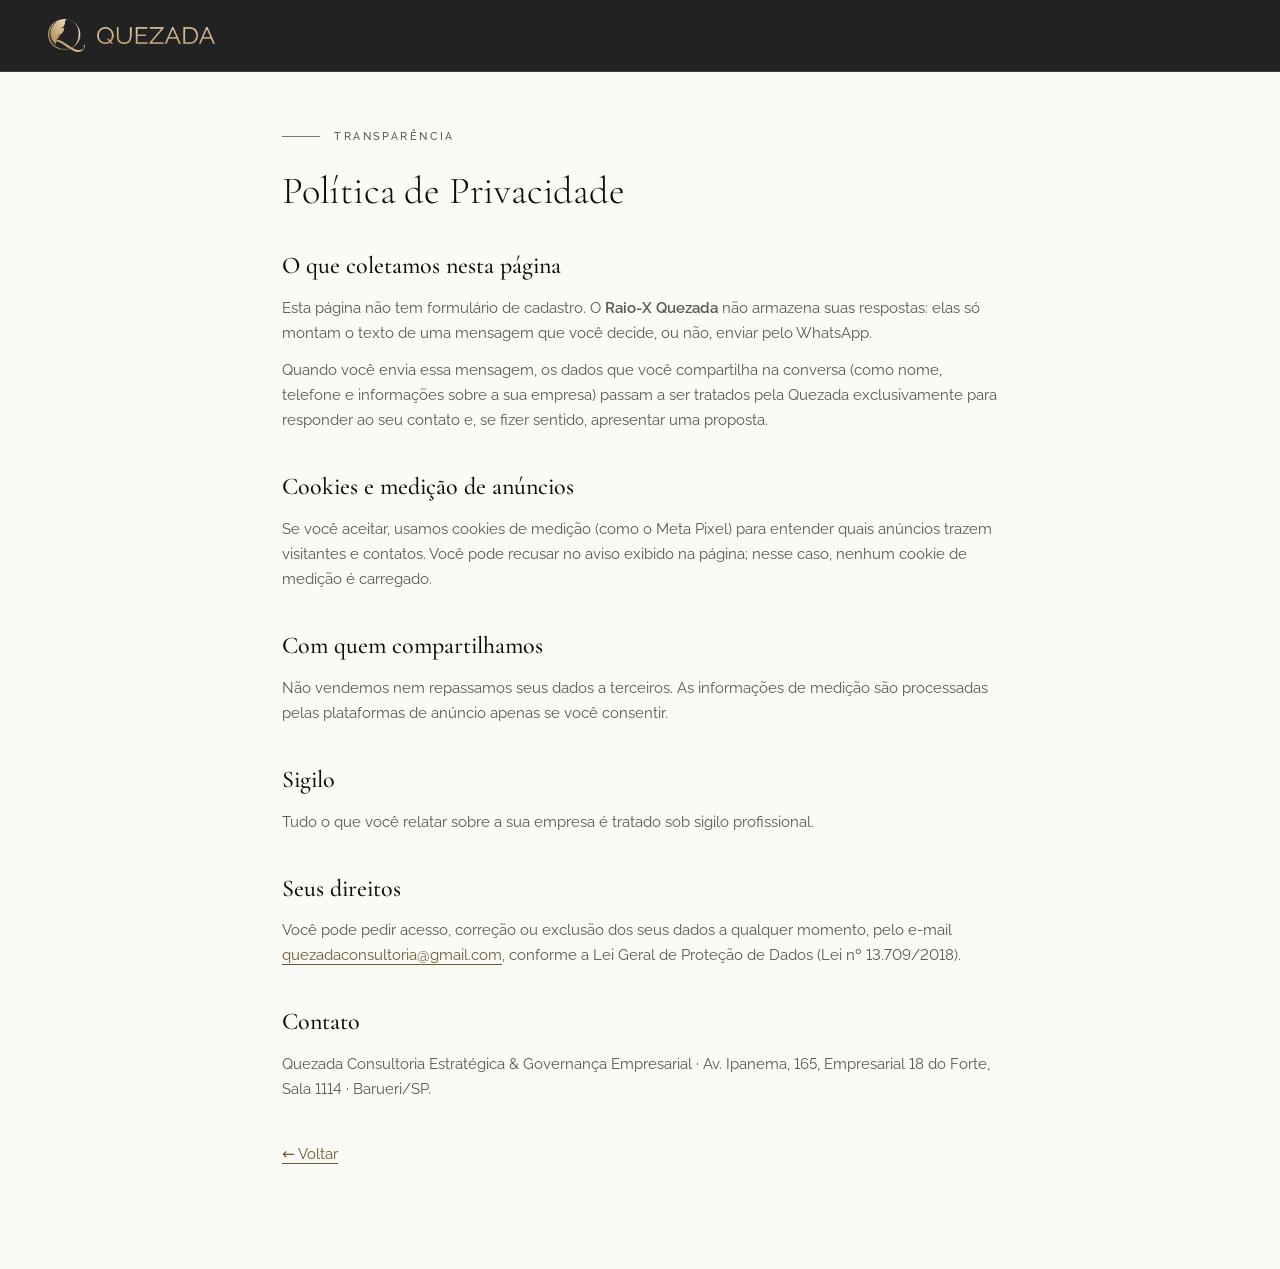
==== politica-de-privacidade.html @ 214a2468 "Landing page de captação Quezada (v1) HTML/CSS/JS sem build: hero, Raio-X (quiz de 8 perguntas → Wha" ====
<!doctype html>
<html lang="pt-BR">
<head>
  <meta charset="utf-8">
  <meta name="viewport" content="width=device-width, initial-scale=1">
  <title>Política de Privacidade | Quezada</title>
  <meta name="robots" content="noindex">
  <link rel="icon" type="image/webp" href="assets/img/favicon-48.webp">
  <link rel="stylesheet" href="css/style.css">
  <style>
    .legal { max-width: 760px; margin: 0 auto; padding: 120px 22px 90px; }
    .legal h1 { margin: 14px 0 28px; }
    .legal h2 { font-family: var(--serif); font-weight: 500; font-size: 1.5rem; margin: 34px 0 10px; }
    .legal p, .legal li { color: var(--graphite); margin-bottom: 12px; }
    .legal ul { list-style: disc; padding-left: 20px; }
    .legal a { color: var(--gold-grave); border-bottom: 1px solid currentColor; }
  </style>
</head>
<body>
<header class="header is-solid">
  <div class="header__inner shell">
    <a class="brand" href="index.html" aria-label="Voltar para a página inicial">
      <img class="brand__mark" src="assets/img/simbolo-ouro.webp" alt="" width="37" height="34">
      <img class="brand__word" src="assets/img/palavra-ouro.webp" alt="Quezada" width="118" height="18">
    </a>
  </div>
</header>
<main class="legal">
  <p class="eyebrow">Transparência</p>
  <h1 class="h2">Política de Privacidade</h1>

  <!-- RASCUNHO: validar com a assessoria jurídica antes de publicar -->

  <h2>O que coletamos nesta página</h2>
  <p>Esta página não tem formulário de cadastro. O <strong>Raio-X Quezada</strong> não armazena suas respostas: elas só montam o texto de uma mensagem que você decide, ou não, enviar pelo WhatsApp.</p>
  <p>Quando você envia essa mensagem, os dados que você compartilha na conversa (como nome, telefone e informações sobre a sua empresa) passam a ser tratados pela Quezada exclusivamente para responder ao seu contato e, se fizer sentido, apresentar uma proposta.</p>

  <h2>Cookies e medição de anúncios</h2>
  <p>Se você aceitar, usamos cookies de medição (como o Meta Pixel) para entender quais anúncios trazem visitantes e contatos. Você pode recusar no aviso exibido na página; nesse caso, nenhum cookie de medição é carregado.</p>

  <h2>Com quem compartilhamos</h2>
  <p>Não vendemos nem repassamos seus dados a terceiros. As informações de medição são processadas pelas plataformas de anúncio apenas se você consentir.</p>

  <h2>Sigilo</h2>
  <p>Tudo o que você relatar sobre a sua empresa é tratado sob sigilo profissional.</p>

  <h2>Seus direitos</h2>
  <p>Você pode pedir acesso, correção ou exclusão dos seus dados a qualquer momento, pelo e-mail <a href="mailto:quezadaconsultoria@gmail.com">quezadaconsultoria@gmail.com</a>, conforme a Lei Geral de Proteção de Dados (Lei nº 13.709/2018).</p>

  <h2>Contato</h2>
  <p>Quezada Consultoria Estratégica &amp; Governança Empresarial · Av. Ipanema, 165, Empresarial 18 do Forte, Sala 1114 · Barueri/SP.</p>

  <p style="margin-top:40px"><a href="index.html">← Voltar</a></p>
</main>
</body>
</html>
---- css/style.css ----
/* ══════════════════════════════════════════════════════════════════════
   QUEZADA · Landing Page de captação · V01
   ──────────────────────────────────────────────────────────────────────
   1. Fontes          6. Hero              11. Como funciona
   2. Tokens          7. Avalie            12. Planos
   3. Base            8. Sinais            13. Quem conduz
   4. Tipografia      9. O que muda        14. Raio-X
   5. Componentes    10. Soluções          15. Para quem · FAQ · Final · Rodapé
                                            16. Camadas (dock, modais, consentimento)
                                            17. Movimento  18. Responsivo
   Regras herdadas do design-system.md:
   · ouro é pontuação, nunca parágrafo (≤ 8% da tela)
   · --gold nunca é texto sobre fundo claro → use --gold-grave
   · nada de backdrop-filter em cards que animam opacidade
   · o JS não escreve transform — escreve variáveis; o CSS compõe
   ══════════════════════════════════════════════════════════════════════ */

/* ── 1. Fontes ─────────────────────────────────────────────────────────── */
@font-face {
  font-family: 'Cormorant Garamond';
  src: url('../assets/fonts/cormorant-garamond.woff2') format('woff2');
  font-weight: 300 700; font-style: normal; font-display: swap;
}
@font-face {
  font-family: 'Raleway';
  src: url('../assets/fonts/raleway.woff2') format('woff2');
  font-weight: 100 900; font-style: normal; font-display: swap;
}

/* ── 2. Tokens ─────────────────────────────────────────────────────────── */
:root {
  /* Marca — ouro da família do logo (Dados.pdf), ver design-system §2.1 */
  --pine:        #162d23;
  --pine-deep:   #0f211a;
  --night:       #0c0b0c;   /* casa com o fundo da foto do hero */
  --gold:        #d2b990;   /* 7,73:1 sobre pinho */
  --gold-hi:     #e3d0a8;   /* só hover/foco */
  --gold-grave:  #6f5a2e;   /* ouro para texto sobre claro — 5,76:1 no ivory */
  --risk:        #8c4a32;   /* só no mapa de exposição do relatório */

  --paper:       #fafaf7;
  --ivory:       #f3efe6;
  --white:       #ffffff;
  --ink:         #0d0d0b;   /* 18,6:1 no papel */
  --graphite:    #5c5850;   /* 6,77:1 no papel */
  --line:        rgba(13, 13, 11, .12);
  --line-dark:   rgba(255, 255, 255, .12);
  --on-dark:     rgba(255, 255, 255, .72);
  --on-dark-2:   rgba(255, 255, 255, .56);

  --serif: 'Cormorant Garamond', 'Times New Roman', Georgia, serif;
  --sans:  'Raleway', -apple-system, BlinkMacSystemFont, 'Segoe UI', system-ui, sans-serif;
  --tracking-label: .22em;

  --shell: 1200px;
  --gutter: clamp(1.25rem, 4vw, 3rem);
  --section-y: clamp(5rem, 11vh, 8.5rem);
  --header-h: 72px;
  --radius: 16px;
  --radius-lg: 26px;

  --ease: cubic-bezier(.22, 1, .36, 1);
  --ease-out: cubic-bezier(.16, 1, .3, 1);
  --shadow-soft: 0 1px 2px rgba(13,13,11,.04), 0 12px 32px -12px rgba(13,13,11,.14);
  --shadow-deep: 0 30px 80px -30px rgba(0,0,0,.55);
}

/* ── 3. Base ───────────────────────────────────────────────────────────── */
*, *::before, *::after { box-sizing: border-box; }
/* clip (e não hidden): corta o vazamento lateral sem virar contêiner de rolagem — o sticky continua funcionando */
html { -webkit-text-size-adjust: 100%; scroll-behavior: smooth; scroll-padding-top: var(--header-h); overflow-x: clip; }
body {
  margin: 0; background: var(--paper); color: var(--ink);
  font-family: var(--sans); font-weight: 400; font-size: .95rem; line-height: 1.65;
  -webkit-font-smoothing: antialiased; text-rendering: optimizeLegibility;
  font-variant-numeric: lining-nums; overflow-x: clip;
}
img, video, svg { display: block; max-width: 100%; }
img { height: auto; }
a { color: inherit; text-decoration: none; }
button { font: inherit; color: inherit; background: none; border: 0; padding: 0; cursor: pointer; }
ul, ol { margin: 0; padding: 0; list-style: none; }
h1, h2, h3, h4, p, figure, blockquote { margin: 0; }
cite { font-style: normal; }
em { font-style: normal; }
strong { font-weight: 600; }
::selection { background: var(--gold); color: var(--pine); }
:focus-visible { outline: 2px solid var(--gold); outline-offset: 3px; border-radius: 4px; }
[hidden] { display: none !important; }

.skip {
  position: fixed; top: 10px; left: 10px; z-index: 200; padding: 10px 16px;
  background: var(--gold); color: var(--ink); border-radius: 999px; font-weight: 600; font-size: .8rem;
  transform: translateY(-160%); transition: transform .3s var(--ease);
}
.skip:focus { transform: none; }

.shell { width: 100%; max-width: calc(var(--shell) + var(--gutter) * 2); margin-inline: auto; padding-inline: var(--gutter); }
.shell--narrow { max-width: calc(860px + var(--gutter) * 2); }
.section { position: relative; padding-block: var(--section-y); }

.paper { background: var(--paper); }
.ivory { background: var(--ivory); }
.pine  { background: var(--pine); color: var(--on-dark); }
.night {
  background:
    radial-gradient(70% 60% at 15% 0%, rgba(22,45,35,.9), transparent 70%),
    var(--night);
  color: var(--on-dark);
}

.ico { width: 18px; height: 18px; flex: none; }

/* ── 4. Tipografia ─────────────────────────────────────────────────────── */
.display {
  font-family: var(--serif); font-weight: 300; letter-spacing: -.005em;
  font-size: clamp(2.2rem, 4.1vw, 3.65rem); line-height: 1.04; text-wrap: balance;
}
.h2 {
  font-family: var(--serif); font-weight: 300; letter-spacing: -.005em;
  font-size: clamp(1.8rem, 3vw, 2.7rem); line-height: 1.1; text-wrap: balance;
}
.h2__muted { color: var(--graphite); }
.pine .h2, .night .h2 { color: var(--white); }
.pine .h2__muted, .night .h2__muted { color: rgba(255,255,255,.5); }
.h3 { font-family: var(--serif); font-weight: 400; font-size: clamp(1.4rem, 1.9vw, 1.75rem); line-height: 1.15; }
.lede { font-weight: 300; font-size: clamp(.94rem, 1.05vw, 1rem); line-height: 1.7; color: var(--graphite); max-width: 62ch; }
.pine .lede, .night .lede { color: var(--on-dark); }

.eyebrow {
  display: inline-flex; align-items: center; gap: 14px;
  font-family: var(--sans); font-weight: 500; font-size: .6875rem; line-height: 1.4;
  text-transform: uppercase; letter-spacing: var(--tracking-label); color: var(--gold-grave);
}
.eyebrow::before {
  content: ''; width: clamp(24px, 3vw, 40px); height: 1px; background: currentColor; opacity: .8;
  transform-origin: left; transition: transform 1s var(--ease) .15s;
}
.pine .eyebrow, .night .eyebrow, .hero .eyebrow, .final .eyebrow, .plans-sec .eyebrow { color: var(--gold); }

.sec-head { display: grid; justify-items: center; gap: 16px; text-align: center; margin-bottom: clamp(2.25rem, 4vw, 3.25rem); }
.sec-head .h2 { max-width: 24ch; }
.sec-head .lede { margin-top: 2px; }
.sec-head .eyebrow::after {
  content: ''; width: clamp(24px, 3vw, 40px); height: 1px; background: currentColor; opacity: .8;
  transform-origin: right; transition: transform 1s var(--ease) .15s;
}
.sec-head--left { justify-items: start; text-align: left; }
.sec-head--left .eyebrow::after { display: none; }

/* ── 5. Componentes ────────────────────────────────────────────────────── */
.btn {
  position: relative; overflow: hidden; isolation: isolate;
  display: inline-flex; align-items: center; justify-content: center; gap: 12px;
  min-height: 48px; padding: 0 26px; border-radius: 999px; border: 1px solid transparent;
  font-family: var(--sans); font-weight: 600; font-size: .7rem; line-height: 1.2;
  letter-spacing: .2em; text-transform: uppercase; text-align: center;
  transition: background-color .35s var(--ease), color .35s var(--ease), border-color .35s var(--ease),
              transform .35s var(--ease), box-shadow .35s var(--ease);
}
.btn .ico { width: 16px; height: 16px; transition: transform .35s var(--ease); }
.btn:hover .ico { transform: translateX(4px); }
.btn--lg { min-height: 58px; padding: 0 34px; font-size: .74rem; }
.btn--sm { min-height: 40px; padding: 0 18px; font-size: .625rem; gap: 8px; }
.btn--sm .ico { width: 15px; height: 15px; }

.btn--gold { background: var(--gold); color: var(--ink); box-shadow: 0 10px 30px -12px rgba(210,185,144,.55); }
.btn--gold:hover { background: var(--gold-hi); transform: translateY(-2px); box-shadow: 0 16px 36px -14px rgba(210,185,144,.7); }
/* a varredura de luz: atravessa a pílula uma vez */
.btn--gold::after {
  content: ''; position: absolute; inset: -2px auto -2px -60%; width: 45%; z-index: -1;
  background: linear-gradient(115deg, transparent, rgba(255,255,255,.65), transparent);
  transform: skewX(-18deg) translateX(0); opacity: 0;
}
.btn--gold:hover::after, .btn--gold.is-shine::after { animation: shine 1.1s var(--ease) 1; }
@keyframes shine { 0% { opacity: 0; transform: skewX(-18deg) translateX(0); } 15% { opacity: 1; } 100% { opacity: 0; transform: skewX(-18deg) translateX(420%); } }

.btn--ghost { color: var(--white); border-color: rgba(255,255,255,.3); }
.btn--ghost:hover { border-color: var(--gold); color: var(--gold); }
.btn--outline-light { color: var(--gold); border-color: rgba(210,185,144,.45); }
.btn--outline-light:hover { background: var(--gold); color: var(--ink); border-color: var(--gold); }

.micro { font-size: .75rem; letter-spacing: .02em; color: var(--graphite); }
.hero .micro, .final .micro { color: var(--on-dark-2); }

.link-arrow {
  display: inline-flex; align-items: center; gap: 8px; font-weight: 500; font-size: .9rem; color: var(--gold);
  background: linear-gradient(currentColor, currentColor) 0 100% / 0 1px no-repeat;
  transition: background-size .4s var(--ease);
}
.link-arrow .ico { width: 15px; height: 15px; transition: transform .35s var(--ease); }
.link-arrow:hover { background-size: 100% 1px; }
.link-arrow:hover .ico { transform: translateX(4px); }

.rule { display: inline-block; width: 40px; height: 1px; background: currentColor; opacity: .6; vertical-align: middle; }

/* ── Cabeçalho ─────────────────────────────────────────────────────────── */
.header {
  position: fixed; inset: 0 0 auto; z-index: 50; height: var(--header-h);
  transition: background-color .45s var(--ease), border-color .45s var(--ease), transform .45s var(--ease);
  border-bottom: 1px solid transparent;
}
.header.is-solid { background: rgba(12,11,12,.9); border-bottom-color: var(--line-dark); }
.header.is-hidden { transform: translateY(-100%); }
.header__inner { height: 100%; display: flex; align-items: center; justify-content: space-between; gap: 16px; }
.brand { display: inline-flex; align-items: center; gap: 12px; }
.brand__mark { width: 37px; height: auto; }
.brand__word { width: 118px; height: auto; }

/* ── 6. Hero ───────────────────────────────────────────────────────────── */
.hero {
  position: relative; overflow: hidden; isolation: isolate;
  min-height: max(100svh, 720px); display: grid; grid-template-rows: 1fr auto;
  background: var(--night); color: var(--on-dark);
}
.hero__media {
  position: absolute; z-index: -2; top: 0; right: 0; bottom: 0; width: min(54%, 960px);
  -webkit-mask-image: linear-gradient(to right, transparent 0%, #000 40%), linear-gradient(to top, transparent 0%, #000 22%);
  -webkit-mask-composite: source-in; mask-image: linear-gradient(to right, transparent 0%, #000 40%), linear-gradient(to top, transparent 0%, #000 22%);
  mask-composite: intersect;
}
.hero__media img {
  width: 100%; height: 100%; object-fit: cover; object-position: 62% 30%;
  transform: translate3d(0, var(--py, 0px), 0) scale(var(--hs, 1));
}
.hero__glow {
  position: absolute; inset: 0; z-index: -1; pointer-events: none;
  background:
    linear-gradient(to bottom, rgba(12,11,12,.7), transparent 150px),
    radial-gradient(55% 75% at 8% 45%, rgba(22,45,35,.95), transparent 72%),
    radial-gradient(30% 40% at 78% 18%, rgba(210,185,144,.10), transparent 70%);
}
.hero__content { display: flex; align-items: center; padding-top: calc(var(--header-h) + 2.25rem); padding-bottom: 2.5rem; }
.hero__copy { max-width: 700px; display: grid; gap: 22px; }
.hero__sub { max-width: 56ch; }
.hero__title { color: var(--white); }
.hero__title .line { display: block; overflow: hidden; padding-bottom: .06em; margin-bottom: -.06em; }
.hero__title .line > span { display: inline-block; }
.hl { color: var(--gold); }
.hero__sub { max-width: 54ch; font-weight: 300; font-size: clamp(.95rem, 1.1vw, 1.02rem); line-height: 1.7; color: var(--on-dark); }
.hero__sub strong { color: var(--white); font-weight: 600; }
.hero__cta { display: grid; justify-items: start; gap: 12px; margin-top: 4px; }
.hero__cta .link-arrow { margin-top: 6px; }
.hero__steps { display: flex; flex-wrap: wrap; gap: 10px 26px; padding-top: 22px; border-top: 1px solid var(--line-dark); font-size: .78rem; color: var(--on-dark-2); }
.hero__steps li { display: inline-flex; align-items: center; gap: 10px; }
.hero__steps span {
  display: inline-grid; place-items: center; width: 22px; height: 22px; border-radius: 50%;
  border: 1px solid rgba(210,185,144,.55); color: var(--gold); font-size: .68rem; font-weight: 600;
}

.proofbar { position: relative; border-top: 1px solid var(--line-dark); background: linear-gradient(to top, rgba(12,11,12,.9), rgba(12,11,12,.35)); }
.proofbar__list { display: grid; grid-template-columns: repeat(4, 1fr); }
.proofbar li { display: grid; gap: 4px; padding: 22px 22px 24px 0; }
.proofbar li + li { padding-left: 22px; border-left: 1px solid var(--line-dark); }
.proofbar strong { font-family: var(--serif); font-weight: 400; font-size: clamp(1.35rem, 1.9vw, 1.7rem); line-height: 1; color: var(--gold); }
.proofbar span { font-size: .74rem; line-height: 1.45; color: var(--on-dark-2); max-width: 26ch; }

/* ── 7. Avalie ─────────────────────────────────────────────────────────── */
.compare { display: grid; grid-template-columns: 1fr 1.08fr; gap: clamp(16px, 2.5vw, 28px); align-items: stretch; }
.compare__col { position: relative; border-radius: var(--radius-lg); padding: clamp(28px, 3.4vw, 44px); }
.compare__label { font-size: .6875rem; font-weight: 600; letter-spacing: var(--tracking-label); text-transform: uppercase; margin-bottom: 22px; }
.compare__col li { display: flex; gap: 14px; align-items: flex-start; padding: 15px 0; border-top: 1px solid var(--line); }
.compare__col li:first-child { border-top: 0; padding-top: 0; }
.compare__col .ico { width: 20px; height: 20px; margin-top: 2px; }

.compare__col--old { border: 1px solid var(--line); background: transparent; color: var(--graphite); }
.compare__col--old .compare__label { color: var(--graphite); }
.compare__col--old .ico { color: #a39b8c; }
.compare__col--old li span {
  text-decoration: line-through; text-decoration-thickness: 1px; text-decoration-color: transparent;
  transition: text-decoration-color .7s var(--ease), color .7s var(--ease);
}
.compare.is-struck .compare__col--old li span { text-decoration-color: rgba(92,88,80,.55); color: #7a756b; }
.compare.is-struck .compare__col--old li:nth-child(1) span { transition-delay: .25s; }
.compare.is-struck .compare__col--old li:nth-child(2) span { transition-delay: .45s; }
.compare.is-struck .compare__col--old li:nth-child(3) span { transition-delay: .65s; }
.compare.is-struck .compare__col--old li:nth-child(4) span { transition-delay: .85s; }
.compare.is-struck .compare__col--old li:nth-child(5) span { transition-delay: 1.05s; }

.compare__col--new {
  background: linear-gradient(160deg, #1b3a2d 0%, var(--pine) 45%, var(--pine-deep) 100%);
  color: var(--on-dark); box-shadow: var(--shadow-deep); overflow: hidden;
  outline: 1px solid rgba(210,185,144,.35); outline-offset: -1px;
}
.compare__col--new .compare__label { color: var(--gold); }
.compare__col--new li { border-top-color: var(--line-dark); }
.compare__col--new strong { color: var(--white); }
.compare__col--new .ico { color: var(--ink); background: var(--gold); border-radius: 50%; padding: 3px; }
.compare__seal { position: absolute; right: -28px; top: -18px; width: 190px; opacity: .08; pointer-events: none; }

.tagline {
  display: flex; align-items: center; justify-content: center; gap: 18px; text-align: center;
  margin-top: clamp(2.5rem, 4vw, 3.5rem); font-family: var(--serif); font-size: clamp(1.2rem, 1.8vw, 1.5rem);
  color: var(--ink);
}
.tagline .rule { color: var(--gold-grave); }

/* ── 8. Sinais ─────────────────────────────────────────────────────────── */
.sinais { display: grid; grid-template-columns: 1.35fr 1fr; gap: clamp(2.5rem, 6vw, 6rem); align-items: start; }
.signals { display: grid; grid-template-columns: 1fr 1fr; gap: 2px 32px; }
.signal { padding: 22px 0 22px 20px; border-left: 1px solid var(--line-dark); position: relative; }
.signal::before {
  content: ''; position: absolute; left: -1px; top: 22px; width: 1px; height: 34px; background: var(--gold);
  transform: scaleY(0); transform-origin: top; transition: transform .8s var(--ease) calc(var(--d, 0) * 90ms + .2s);
}
.signal.is-in::before { transform: none; }
.signal h3 { font-family: var(--serif); font-weight: 400; font-size: clamp(1.12rem, 1.4vw, 1.25rem); line-height: 1.25; color: var(--white); }
.signal h3 em { color: var(--gold); }
.signal p { margin-top: 6px; font-size: .84rem; color: var(--on-dark-2); }

.phone-wrap { position: sticky; top: calc(var(--header-h) + 40px); display: grid; justify-items: center; gap: 22px; }
.phone-wrap::before {
  content: ''; position: absolute; inset: 8% -10% 14%; z-index: 0; border-radius: 50%;
  background: radial-gradient(closest-side, rgba(210,185,144,.16), transparent); filter: blur(10px);
}
.phone {
  position: relative; z-index: 1; width: min(310px, 82vw); aspect-ratio: 9 / 18.5; border-radius: 46px;
  padding: 16px 12px; background: linear-gradient(180deg, #121a16, #0b0f0d);
  border: 9px solid #050605; box-shadow: 0 0 0 1px rgba(255,255,255,.08), var(--shadow-deep);
  overflow: hidden; animation: float 7s ease-in-out infinite;
}
@keyframes float { 50% { transform: translateY(-8px); } }
.phone__notch { width: 92px; height: 22px; border-radius: 0 0 14px 14px; background: #050605; margin: -16px auto 14px; }
.phone__top { display: flex; justify-content: space-between; align-items: baseline; padding: 0 8px 14px; color: var(--white); }
.phone__time { font-family: var(--serif); font-size: 2.1rem; font-weight: 300; line-height: 1; }
.phone__app { display: inline-flex; align-items: center; gap: 8px; font-size: .72rem; color: var(--on-dark-2); }
.phone__badge {
  min-width: 26px; height: 22px; padding: 0 7px; border-radius: 999px; background: #c9453a; color: #fff;
  display: inline-grid; place-items: center; font-size: .7rem; font-weight: 700; font-variant-numeric: tabular-nums;
}
.phone__list { display: grid; gap: 8px; }
.phone__list li {
  display: grid; grid-template-columns: 1fr auto; gap: 2px 8px; padding: 11px 13px; border-radius: 16px;
  background: rgba(255,255,255,.075); border: 1px solid rgba(255,255,255,.06);
  opacity: 0; transform: translateY(-14px) scale(.97);
  transition: opacity .5s var(--ease), transform .6s var(--ease-out);
}
.phone.is-live .phone__list li { opacity: 1; transform: none; }
.phone__list b { font-size: .64rem; letter-spacing: .14em; text-transform: uppercase; color: var(--gold); font-weight: 600; }
.phone__list i { font-style: normal; font-size: .62rem; color: var(--on-dark-2); grid-row: 1; grid-column: 2; }
.phone__list span { grid-column: 1 / -1; font-size: .8rem; line-height: 1.4; color: rgba(255,255,255,.86); }
.phone-caption { position: relative; z-index: 1; font-family: var(--serif); font-size: 1.15rem; color: var(--gold); text-align: center; max-width: 22ch; line-height: 1.3; }

.bridge { display: grid; justify-items: center; gap: 16px; text-align: center; margin-top: clamp(3.5rem, 6vw, 5rem); padding-top: clamp(3rem, 5vw, 4rem); border-top: 1px solid var(--line-dark); }
.bridge__quote { font-family: var(--serif); font-weight: 300; font-size: clamp(1.45rem, 2.3vw, 2rem); line-height: 1.2; color: var(--white); max-width: 30ch; }
.bridge__quote strong { color: var(--gold); font-weight: 500; }
.bridge__sign { font-size: .78rem; letter-spacing: .06em; color: var(--on-dark-2); margin-bottom: 10px; }

/* ── 9. O que muda ─────────────────────────────────────────────────────── */
.muda { display: grid; grid-template-columns: 1.05fr .95fr; gap: clamp(2rem, 5vw, 4.5rem); align-items: center; }
.ba {
  --pos: 50%;
  position: relative; overflow: hidden; border-radius: var(--radius-lg); aspect-ratio: 960 / 684;
  box-shadow: var(--shadow-soft); background: var(--ivory); user-select: none; touch-action: pan-y;
}
.ba__img { position: absolute; inset: 0; width: 100%; height: 100%; object-fit: cover; }
.ba__before { position: absolute; inset: 0; clip-path: inset(0 calc(100% - var(--pos)) 0 0); }
.ba__handle { position: absolute; top: 0; bottom: 0; left: var(--pos); width: 2px; margin-left: -1px; background: rgba(255,255,255,.95); box-shadow: 0 0 0 1px rgba(0,0,0,.08); pointer-events: none; }
.ba__handle span {
  position: absolute; top: 50%; left: 50%; width: 54px; height: 54px; margin: -27px 0 0 -27px; border-radius: 50%;
  display: grid; place-items: center; background: var(--gold); color: var(--ink);
  box-shadow: 0 8px 24px -6px rgba(0,0,0,.35); transition: transform .3s var(--ease);
}
.ba.is-dragging .ba__handle span, .ba__range:focus-visible ~ .ba__handle span { transform: scale(1.1); }
.ba__range:focus-visible ~ .ba__handle span { outline: 2px solid var(--white); outline-offset: 3px; }
.ba__tag {
  position: absolute; top: 18px; z-index: 2; padding: 7px 14px; border-radius: 999px;
  font-size: .625rem; font-weight: 600; letter-spacing: .2em; text-transform: uppercase;
  background: rgba(12,11,12,.72); color: var(--white); pointer-events: none;
}
.ba__tag--l { left: 18px; }
.ba__tag--r { right: 18px; background: rgba(210,185,144,.92); color: var(--ink); }
.ba__range { position: absolute; inset: 0; width: 100%; height: 100%; margin: 0; opacity: 0; cursor: ew-resize; z-index: 3; }

.shifts { display: grid; border-top: 1px solid var(--line); }
.shift { display: grid; gap: 4px; padding: 15px 0 15px 26px; border-bottom: 1px solid var(--line); position: relative; transition: background-color .4s var(--ease); }
.shift::before { content: ''; position: absolute; left: 2px; top: 22px; width: 8px; height: 8px; border: 1px solid var(--gold-grave); transform: rotate(45deg); transition: background-color .4s var(--ease); }
.shift:hover::before { background: var(--gold-grave); }
.shift__from { font-size: .8rem; color: #7a756b; text-decoration: line-through; text-decoration-color: rgba(92,88,80,.45); }
.shift__to { font-family: var(--serif); font-size: 1.12rem; line-height: 1.3; color: var(--ink); }
.shift__to strong { font-weight: 600; }
.closing { text-align: center; margin: clamp(2.5rem, 4vw, 3.5rem) auto 0; max-width: 44ch; font-family: var(--serif); font-size: clamp(1.25rem, 1.8vw, 1.55rem); line-height: 1.3; }
.closing strong { font-weight: 600; }

/* ── 10. Soluções ──────────────────────────────────────────────────────── */
.tabs { display: none; }
.fronts { display: grid; grid-template-columns: 1fr 1fr; gap: clamp(16px, 2.5vw, 28px); align-items: stretch; }
.front { border-radius: var(--radius-lg); padding: clamp(26px, 3.2vw, 40px); background: var(--white); border: 1px solid var(--line); box-shadow: var(--shadow-soft); }
.front__head { padding-bottom: 20px; margin-bottom: 4px; }
.front__kicker { font-size: .6875rem; font-weight: 600; letter-spacing: var(--tracking-label); text-transform: uppercase; color: var(--gold-grave); margin-bottom: 8px; }
.front--legal { background: linear-gradient(165deg, #1b3a2d 0%, var(--pine) 40%, var(--pine-deep) 100%); border-color: transparent; color: var(--on-dark); box-shadow: var(--shadow-deep); }
.front--legal .front__kicker { color: var(--gold); }
.front--legal .h3 { color: var(--white); }

.svc { position: relative; display: grid; gap: 10px; padding: 22px 0 22px; border-top: 1px solid var(--line); }
.front--legal .svc { border-top-color: var(--line-dark); }
.svc__title { font-family: var(--serif); font-weight: 500; font-size: 1.28rem; line-height: 1.2; }
.front--legal .svc__title { color: var(--white); }
.svc__when, .svc__keep { display: grid; grid-template-columns: 92px 1fr; gap: 12px; font-size: .88rem; line-height: 1.55; }
.svc__when { color: var(--graphite); }
.front--legal .svc__when { color: var(--on-dark-2); }
.svc__when span, .svc__keep span { font-size: .625rem; font-weight: 600; letter-spacing: .18em; text-transform: uppercase; padding-top: 4px; }
.svc__when span { color: #8a8478; }
.front--legal .svc__when span { color: rgba(255,255,255,.4); }
.svc__keep span { color: var(--gold-grave); }
.front--legal .svc__keep span { color: var(--gold); }
.svc__cta {
  justify-self: start; display: inline-flex; align-items: center; gap: 8px; margin-top: 4px;
  font-size: .66rem; font-weight: 600; letter-spacing: .2em; text-transform: uppercase; color: var(--gold-grave);
}
.front--legal .svc__cta { color: var(--gold); }
.svc__cta .ico { width: 15px; height: 15px; transition: transform .35s var(--ease); }
.svc__cta:hover .ico { transform: translateX(5px); }
.svc--urgent .svc__cta { color: var(--ink); background: var(--gold); padding: 9px 16px; border-radius: 999px; }

/* ── 11. Como funciona ─────────────────────────────────────────────────── */
.how { display: grid; grid-template-columns: 1.1fr .9fr; gap: clamp(2.5rem, 6vw, 6rem); align-items: start; }
.steps { position: relative; display: grid; gap: 6px; margin-top: 8px; }
.steps__line { position: absolute; left: 23px; top: 24px; bottom: 60px; width: 1px; background: var(--line); }
.steps__line span { position: absolute; inset: 0; background: var(--gold-grave); transform-origin: top; transform: scaleY(var(--p, 0)); }
.step { position: relative; padding: 0 0 28px 76px; }
.step__n {
  position: absolute; left: 0; top: 0; width: 48px; height: 48px; border-radius: 50%;
  display: grid; place-items: center; background: var(--paper); border: 1px solid rgba(111,90,46,.4);
  font-family: var(--serif); font-size: 1.15rem; color: var(--gold-grave);
  transition: background-color .6s var(--ease), color .6s var(--ease), border-color .6s var(--ease);
}
.step.is-on .step__n { background: var(--pine); color: var(--gold); border-color: var(--pine); }
.step__title { font-family: var(--serif); font-weight: 500; font-size: 1.38rem; line-height: 1.2; padding-top: 8px; margin-bottom: 6px; display: flex; flex-wrap: wrap; align-items: baseline; gap: 6px 12px; }
.step__title small { font-family: var(--sans); font-size: .6rem; font-weight: 600; letter-spacing: .18em; text-transform: uppercase; color: var(--gold-grave); border: 1px solid rgba(111,90,46,.35); border-radius: 999px; padding: 4px 10px; }
.step p { color: var(--graphite); font-size: .9rem; }
.step__keep { display: flex; gap: 10px; margin-top: 8px; color: var(--ink) !important; }
.step__keep span { flex: none; font-size: .6rem; font-weight: 600; letter-spacing: .18em; text-transform: uppercase; color: var(--gold-grave); padding-top: 5px; }
.method { margin-top: 18px; padding: 18px 22px; border-left: 2px solid var(--gold-grave); background: var(--ivory); border-radius: 0 14px 14px 0; font-size: .92rem; color: var(--graphite); }
.method strong { color: var(--ink); }
.method span { font-weight: 600; letter-spacing: .12em; text-transform: uppercase; font-size: .72rem; color: var(--gold-grave); }

.how__visual { position: sticky; top: calc(var(--header-h) + 48px); }
.report { position: relative; perspective: 1400px; padding: 18px 10px 30px; }
.report__page {
  position: relative; z-index: 2; background: var(--white); border-radius: 18px; padding: 30px 30px 26px;
  box-shadow: 0 1px 0 rgba(13,13,11,.04), 0 40px 80px -40px rgba(13,13,11,.35);
  transform: rotateY(-7deg) rotateX(3deg); transform-origin: left center;
  transition: transform .9s var(--ease);
}
.report:hover .report__page:not(.report__page--back):not(.report__page--mid) { transform: none; }
.report__page--back, .report__page--mid { position: absolute; inset: 18px 10px 30px; z-index: 1; padding: 0; }
.report__page--mid { transform: rotateY(-7deg) rotateX(3deg) translate(14px, 12px); background: #f6f3ec; }
.report__page--back { transform: rotateY(-7deg) rotateX(3deg) translate(28px, 24px); background: #ece7dc; z-index: 0; }
.report__head { display: flex; align-items: center; gap: 14px; padding-bottom: 16px; border-bottom: 1px solid var(--line); }
.report__head img { width: 33px; }
.report__kicker { font-size: .6rem; font-weight: 600; letter-spacing: .2em; text-transform: uppercase; color: var(--gold-grave); }
.report__title { font-family: var(--serif); font-size: 1.4rem; line-height: 1.1; }
.report__meta { font-size: .76rem; color: var(--graphite); margin: 14px 0 12px; }
.report__bars { display: grid; gap: 11px; }
.report__bars li { display: grid; grid-template-columns: 86px 1fr 48px; align-items: center; gap: 12px; font-size: .8rem; }
.report__bars i { position: relative; height: 8px; border-radius: 999px; background: #eeeae1; overflow: hidden; }
.report__bars i::after {
  content: ''; position: absolute; inset: 0; border-radius: inherit; background: var(--risk);
  transform-origin: left; transform: scaleX(0); transition: transform 1.3s var(--ease);
}
.report__bars i[data-level="medio"]::after { background: #c3a066; }
.report.is-in .report__bars i::after { transform: scaleX(var(--v)); }
.report.is-in .report__bars li:nth-child(2) i::after { transition-delay: .12s; }
.report.is-in .report__bars li:nth-child(3) i::after { transition-delay: .24s; }
.report.is-in .report__bars li:nth-child(4) i::after { transition-delay: .36s; }
.report.is-in .report__bars li:nth-child(5) i::after { transition-delay: .48s; }
.report__bars em { font-size: .66rem; font-weight: 600; letter-spacing: .1em; text-transform: uppercase; color: var(--graphite); text-align: right; }
.report__sub { margin: 20px 0 8px; font-size: .6rem; font-weight: 600; letter-spacing: .2em; text-transform: uppercase; color: var(--gold-grave); }
.report__order { counter-reset: o; display: grid; gap: 7px; }
.report__order li { counter-increment: o; display: flex; gap: 10px; font-size: .86rem; }
.report__order li::before { content: counter(o); flex: none; width: 20px; height: 20px; border-radius: 50%; background: var(--pine); color: var(--gold); font-size: .66rem; font-weight: 600; display: grid; place-items: center; margin-top: 2px; }
.report__note { margin-top: 18px; font-size: .6rem; letter-spacing: .18em; text-transform: uppercase; color: #9a9385; }

/* ── 12. Planos ────────────────────────────────────────────────────────── */
.plans-sec { background: radial-gradient(80% 60% at 50% 0%, #1d3b2e, var(--pine) 60%, var(--pine-deep)); }
.plans { display: grid; grid-template-columns: repeat(3, 1fr); gap: clamp(14px, 2vw, 24px); align-items: stretch; }
.plan {
  position: relative; display: flex; flex-direction: column; gap: 14px; padding: 34px 30px 30px; border-radius: var(--radius-lg);
  background: linear-gradient(160deg, rgba(255,255,255,.075), rgba(255,255,255,.02));
  box-shadow: inset 0 0 0 1px rgba(255,255,255,.1);
  transition: box-shadow .45s var(--ease), background-color .45s var(--ease);
}
.plan:hover { box-shadow: inset 0 0 0 1px rgba(210,185,144,.4); }
.plan__kicker { font-size: .625rem; font-weight: 600; letter-spacing: .2em; text-transform: uppercase; color: var(--gold); }
.plan__name { font-family: var(--serif); font-weight: 400; font-size: clamp(1.5rem, 1.9vw, 1.75rem); line-height: 1.1; color: var(--white); }
.plan__for { font-size: .86rem; color: var(--on-dark); padding-bottom: 16px; border-bottom: 1px solid var(--line-dark); }
.plan__list { display: grid; gap: 11px; flex: 1; margin-bottom: 12px; }
.plan__list li { position: relative; padding-left: 22px; font-size: .86rem; line-height: 1.5; color: rgba(255,255,255,.82); }
.plan__list li::before { content: ''; position: absolute; left: 2px; top: .62em; width: 7px; height: 7px; border: 1px solid var(--gold); transform: rotate(45deg); }
.plan .btn { width: 100%; }
.plan__legal { display: grid; gap: 6px; margin-bottom: 14px; padding: 14px 16px; border-radius: 14px; background: rgba(210,185,144,.07); box-shadow: inset 0 0 0 1px rgba(210,185,144,.24); }
.plan__legal-label { display: inline-flex; align-items: center; gap: 8px; font-size: .6rem; font-weight: 700; letter-spacing: .2em; text-transform: uppercase; color: var(--gold); }
.plan__legal-label .ico { width: 17px; height: 17px; }
.plan__legal p:not(.plan__legal-label) { font-size: .82rem; line-height: 1.5; color: rgba(255,255,255,.78); }
.plan__legal strong { color: var(--white); font-weight: 600; }
.plan--featured .plan__legal { background: rgba(210,185,144,.12); box-shadow: inset 0 0 0 1px rgba(210,185,144,.4); }
.plans__note { max-width: 86ch; margin-inline: auto; }
.plan--featured {
  background: linear-gradient(160deg, rgba(210,185,144,.16), rgba(255,255,255,.03) 55%);
  box-shadow: inset 0 0 0 1px rgba(210,185,144,.75), 0 40px 90px -40px rgba(0,0,0,.6);
}
.plan--featured:hover { box-shadow: inset 0 0 0 1px var(--gold), 0 40px 90px -40px rgba(0,0,0,.6); }
.plan__badge {
  position: absolute; top: -13px; left: 30px; padding: 6px 14px; border-radius: 999px; background: var(--gold); color: var(--ink);
  font-size: .6rem; font-weight: 700; letter-spacing: .2em; text-transform: uppercase;
}
.plans__note { margin-top: 28px; text-align: center; font-size: .82rem; line-height: 1.6; color: var(--on-dark-2); }
.plans__note a { color: var(--gold); white-space: nowrap; border-bottom: 1px solid rgba(210,185,144,.4); }

/* ── 13. Quem conduz ───────────────────────────────────────────────────── */
.duo { position: relative; overflow: hidden; border-radius: var(--radius-lg); aspect-ratio: 16 / 8; box-shadow: var(--shadow-soft); }
.duo img { width: 100%; height: 118%; object-fit: cover; object-position: center 40%; transform: translate3d(0, var(--py, 0px), 0); margin-top: -4%; }
.people { display: grid; grid-template-columns: 1fr 1fr; gap: clamp(2rem, 5vw, 5rem); margin-top: clamp(2.5rem, 4vw, 3.5rem); }
.person { display: grid; gap: 14px; align-content: start; }
.person__role { font-size: .6875rem; font-weight: 600; letter-spacing: var(--tracking-label); text-transform: uppercase; color: var(--gold-grave); }
.person__name { font-family: var(--serif); font-weight: 400; font-size: clamp(1.7rem, 2.4vw, 2.15rem); line-height: 1.05; }
.person__quote { font-family: var(--serif); font-size: 1.18rem; line-height: 1.35; padding-left: 18px; border-left: 2px solid var(--gold-grave); color: var(--ink); }
.person__bio { color: var(--graphite); font-size: .9rem; }
.person__bio strong { color: var(--ink); }
.person__tags { display: flex; flex-wrap: wrap; gap: 8px; margin-top: 4px; }
.person__tags li { font-size: .74rem; padding: 6px 12px; border-radius: 999px; border: 1px solid var(--line); background: var(--white); color: var(--graphite); }

.proof-row { display: grid; grid-template-columns: 1.2fr 1fr; gap: clamp(16px, 2.5vw, 28px); margin-top: clamp(2.5rem, 4vw, 3.5rem); }
.video-card { display: grid; grid-template-columns: 160px 1fr; gap: 26px; align-items: center; padding: 22px; border-radius: var(--radius-lg); background: var(--pine); color: var(--on-dark); box-shadow: var(--shadow-deep); }
.video-card__btn { position: relative; overflow: hidden; border-radius: 16px; aspect-ratio: 9 / 16; }
.video-card__btn img { width: 100%; height: 100%; object-fit: cover; transition: transform .8s var(--ease); }
.video-card__btn:hover img { transform: scale(1.05); }
.video-card__btn::after { content: ''; position: absolute; inset: 0; background: linear-gradient(to top, rgba(0,0,0,.55), transparent 55%); }
.video-card__play {
  position: absolute; z-index: 1; left: 12px; bottom: 12px; width: 46px; height: 46px; border-radius: 50%;
  background: var(--gold); color: var(--ink); display: grid; place-items: center;
  box-shadow: 0 0 0 0 rgba(210,185,144,.6); animation: pulse 2.6s var(--ease) infinite;
}
.video-card__play .ico { width: 20px; height: 20px; margin-left: 3px; }
@keyframes pulse { 0% { box-shadow: 0 0 0 0 rgba(210,185,144,.55); } 70%, 100% { box-shadow: 0 0 0 18px rgba(210,185,144,0); } }
.video-card__label { position: absolute; z-index: 1; left: 66px; bottom: 27px; font-size: .6rem; font-weight: 600; letter-spacing: .18em; text-transform: uppercase; color: var(--white); }
.video-card__text { display: grid; gap: 12px; }
.video-card .eyebrow { color: var(--gold); }
.video-card__title { font-family: var(--serif); font-size: 1.3rem; line-height: 1.25; color: var(--white); }
.video-card__desc { font-size: .86rem; color: var(--on-dark-2); }

.books { padding: 28px; border-radius: var(--radius-lg); border: 1px solid var(--line); background: var(--ivory); display: grid; gap: 20px; align-content: start; }
.books__covers { display: grid; grid-template-columns: 1fr 1fr; gap: 20px; }
.book { display: grid; gap: 12px; perspective: 900px; }
.book__link { position: relative; display: block; width: 100%; max-width: 170px; }
.book__buy {
  position: absolute; left: 50%; bottom: 14px; z-index: 1; transform: translate(-50%, 6px); opacity: 0; white-space: nowrap;
  padding: 7px 12px; border-radius: 999px; background: var(--gold); color: var(--ink);
  font-size: .58rem; font-weight: 700; letter-spacing: .16em; text-transform: uppercase;
  box-shadow: 0 8px 20px -8px rgba(0,0,0,.5); transition: opacity .35s var(--ease), transform .35s var(--ease);
}
.book__link:hover .book__buy, .book__link:focus-visible .book__buy { opacity: 1; transform: translate(-50%, 0); }
@media (hover: none), (max-width: 900px) { .book__buy { opacity: 1; transform: translate(-50%, 0); } }
.book img { width: 100%; max-width: 170px; border-radius: 4px; box-shadow: 0 18px 36px -16px rgba(13,13,11,.45); transform: rotateY(-10deg); transform-origin: left center; transition: transform .7s var(--ease); }
.book:hover img { transform: rotateY(0) translateY(-4px); }
.book figcaption { display: grid; gap: 2px; font-size: .8rem; color: var(--graphite); }
.book cite { font-family: var(--serif); font-size: 1rem; color: var(--ink); line-height: 1.2; }

/* ── 14. Raio-X ────────────────────────────────────────────────────────── */
.quiz-sec { overflow: hidden; }
.watermark { position: absolute; pointer-events: none; opacity: .045; width: min(820px, 90vw); right: -12%; top: 50%; transform: translateY(-50%); }
.quiz {
  position: relative; max-width: 780px; margin-inline: auto; padding: clamp(26px, 4vw, 46px);
  border-radius: 30px; background: linear-gradient(160deg, rgba(255,255,255,.07), rgba(255,255,255,.025));
  box-shadow: inset 0 0 0 1px rgba(255,255,255,.1), var(--shadow-deep);
}
.quiz__progress { height: 3px; border-radius: 3px; background: rgba(255,255,255,.1); overflow: hidden; }
.quiz__progress span { display: block; height: 100%; width: 100%; background: var(--gold); transform-origin: left; transform: scaleX(var(--p, .14)); transition: transform .6s var(--ease); }
.quiz__count { margin: 16px 0 18px; font-size: .66rem; font-weight: 600; letter-spacing: .2em; text-transform: uppercase; color: var(--gold); }
.quiz__stage { position: relative; min-height: 236px; }
.q { transition: opacity .35s var(--ease), transform .45s var(--ease); }
.q.is-out { opacity: 0; transform: translateX(-24px); }
.q.is-enter { opacity: 0; transform: translateX(24px); }
.q__title { font-family: var(--serif); font-weight: 400; font-size: clamp(1.4rem, 2.1vw, 1.8rem); line-height: 1.2; color: var(--white); margin-bottom: 22px; max-width: 26ch; }
.q__opts { display: grid; grid-template-columns: 1fr 1fr; gap: 10px; }
.q__opt {
  position: relative; display: flex; align-items: center; justify-content: space-between; gap: 14px; text-align: left;
  min-height: 54px; padding: 13px 18px; border-radius: 14px; font-size: .9rem; line-height: 1.35; color: rgba(255,255,255,.88);
  box-shadow: inset 0 0 0 1px rgba(255,255,255,.16); background: rgba(255,255,255,.02);
  transition: box-shadow .3s var(--ease), background-color .3s var(--ease), transform .3s var(--ease);
}
.q__opt::after { content: ''; flex: none; width: 18px; height: 18px; border-radius: 50%; box-shadow: inset 0 0 0 1px rgba(255,255,255,.3); transition: all .3s var(--ease); }
.q__opt:hover { box-shadow: inset 0 0 0 1px rgba(210,185,144,.7); background: rgba(210,185,144,.06); transform: translateY(-1px); }
.q__opt[aria-pressed="true"] { box-shadow: inset 0 0 0 1px var(--gold); background: rgba(210,185,144,.12); }
.q__opt[aria-pressed="true"]::after { background: var(--gold); box-shadow: inset 0 0 0 4px var(--pine-deep), 0 0 0 1px var(--gold); }
.q__opt--wide { grid-column: 1 / -1; }
.quiz__nav { display: flex; justify-content: space-between; margin-top: 18px; min-height: 24px; }
.quiz__back { display: inline-flex; align-items: center; gap: 8px; font-size: .78rem; color: var(--on-dark-2); }
.quiz__back:hover { color: var(--gold); }
.quiz__back .ico { width: 15px; height: 15px; }
.quiz__privacy { max-width: 60ch; margin: 18px auto 0; text-align: center; font-size: .78rem; color: var(--on-dark-2); }
.quiz__noscript a { color: var(--gold); }

.result { display: grid; gap: 16px; }
.result__kicker { font-size: .66rem; font-weight: 600; letter-spacing: .2em; text-transform: uppercase; color: var(--on-dark-2); }
.result__area { font-family: var(--serif); font-weight: 400; font-size: clamp(2rem, 3.6vw, 2.7rem); line-height: 1; color: var(--gold); }
.result__text { color: var(--on-dark); max-width: 58ch; }
.result__meters { display: grid; gap: 9px; padding: 18px 0; border-block: 1px solid var(--line-dark); margin: 4px 0; }
.result__meters li { display: grid; grid-template-columns: 110px 1fr; gap: 14px; align-items: center; font-size: .78rem; color: var(--on-dark-2); }
.result__meters li.is-top { color: var(--white); font-weight: 600; }
.result__meters i { height: 6px; border-radius: 6px; background: rgba(255,255,255,.1); overflow: hidden; position: relative; }
.result__meters i::after { content: ''; position: absolute; inset: 0; border-radius: inherit; background: rgba(210,185,144,.55); transform-origin: left; transform: scaleX(0); transition: transform 1.1s var(--ease) .2s; }
.result__meters li.is-top i::after { background: var(--gold); }
.result.is-shown .result__meters i::after { transform: scaleX(var(--v)); }
.result__next { font-size: .9rem; color: var(--on-dark); }
.result__next strong { color: var(--white); }
.result__actions { display: flex; flex-wrap: wrap; align-items: center; gap: 12px 22px; margin-top: 6px; }
.result__redo { font-size: .78rem; color: var(--on-dark-2); text-decoration: underline; text-underline-offset: 4px; }
.result__redo:hover { color: var(--gold); }
.result__soft { font-size: .86rem; color: var(--on-dark-2); padding: 14px 16px; border-radius: 12px; background: rgba(255,255,255,.04); }

/* ── 15. Para quem · FAQ · Final · Rodapé ──────────────────────────────── */
.fit { display: grid; grid-template-columns: 1fr 1fr; gap: clamp(16px, 2.5vw, 28px); }
.fit__col { border-radius: var(--radius-lg); padding: clamp(26px, 3.2vw, 40px); }
.fit__col--yes { background: var(--white); border: 1px solid var(--line); box-shadow: var(--shadow-soft); }
.fit__col--no { border: 1px dashed rgba(13,13,11,.22); }
.fit__label { display: flex; align-items: center; gap: 12px; font-family: var(--serif); font-size: 1.45rem; line-height: 1.1; }
.fit__label .ico { width: 30px; height: 30px; padding: 6px; border-radius: 50%; }
.fit__col--yes .ico { background: var(--pine); color: var(--gold); }
.fit__col--no .ico { background: var(--ivory); color: var(--graphite); }
.fit__hint { margin-top: 6px; font-size: .82rem; color: var(--graphite); }
.fit ol { counter-reset: f; display: grid; margin-top: 18px; }
.fit li { counter-increment: f; display: grid; grid-template-columns: 34px 1fr; padding: 14px 0; border-top: 1px solid var(--line); color: var(--graphite); }
.fit li::before { content: '0' counter(f); font-family: var(--serif); font-size: 1.05rem; color: var(--gold-grave); }
.fit__col--yes li { color: var(--ink); }

.faq { border-top: 1px solid var(--line); }
.faq__item { border-bottom: 1px solid var(--line); }
.faq__item h3 { font: inherit; }
.faq__item button {
  width: 100%; display: flex; align-items: center; justify-content: space-between; gap: 20px; text-align: left;
  padding: 20px 0; font-family: var(--serif); font-size: clamp(1.12rem, 1.5vw, 1.3rem); line-height: 1.3; color: var(--ink);
  transition: color .3s var(--ease);
}
.faq__item button:hover { color: var(--gold-grave); }
.faq__icon { position: relative; flex: none; width: 34px; height: 34px; border-radius: 50%; border: 1px solid var(--line); transition: background-color .35s var(--ease), border-color .35s var(--ease); }
.faq__icon::before, .faq__icon::after { content: ''; position: absolute; top: 50%; left: 50%; width: 12px; height: 1.5px; margin: -.75px 0 0 -6px; background: currentColor; transition: transform .45s var(--ease); }
.faq__icon::after { transform: rotate(90deg); }
.faq__item button[aria-expanded="true"] .faq__icon { background: var(--pine); border-color: var(--pine); color: var(--gold); }
.faq__item button[aria-expanded="true"] .faq__icon::after { transform: rotate(0deg); }
.faq__panel { display: grid; grid-template-rows: 0fr; transition: grid-template-rows .5s var(--ease); }
.faq__panel > div { overflow: hidden; }
.faq__panel p { padding: 0 54px 26px 0; color: var(--graphite); max-width: 70ch; }
.faq__item.is-open .faq__panel { grid-template-rows: 1fr; }

.final {
  position: relative; overflow: hidden; isolation: isolate; text-align: center;
  padding-block: clamp(6rem, 14vh, 10rem);
  background: radial-gradient(70% 90% at 50% 100%, #1f4232, var(--pine) 55%, var(--pine-deep));
  color: var(--on-dark);
}
.watermark--final { z-index: -1; right: auto; left: 50%; top: 52%; width: min(760px, 110vw); transform: translate(-50%, -50%) rotate(var(--rot, 0deg)); opacity: .06; }
.final__inner { display: grid; justify-items: center; gap: 22px; }
.final__title { color: var(--white); max-width: 17ch; }
.final__sub { max-width: 52ch; font-weight: 300; font-size: 1rem; }

.footer { background: #0a1712; color: var(--on-dark-2); padding-top: clamp(3.5rem, 6vw, 5rem); font-size: .88rem; }
.footer__grid { display: grid; grid-template-columns: 1.2fr 1fr 1fr; gap: 40px; padding-bottom: 44px; }
.footer__brand img { width: 170px; }
.footer__label { font-size: .625rem; font-weight: 600; letter-spacing: var(--tracking-label); text-transform: uppercase; color: var(--gold); margin-bottom: 14px; }
.footer__list { display: grid; gap: 8px; }
.footer__list a:hover { color: var(--gold); }
.footer__addr { font-style: normal; line-height: 1.7; }
.footer__base { display: flex; flex-wrap: wrap; justify-content: space-between; gap: 10px 30px; padding-block: 22px; border-top: 1px solid var(--line-dark); font-size: .76rem; }
.footer__base a { border-bottom: 1px solid rgba(255,255,255,.2); }
.footer__base a:hover { color: var(--gold); border-color: var(--gold); }

/* ── 16. Camadas ───────────────────────────────────────────────────────── */
.dock { display: none; }

.exit, .vmodal { position: fixed; inset: 0; z-index: 120; display: grid; place-items: center; padding: 20px; }
.exit__backdrop, .vmodal__backdrop { position: absolute; inset: 0; background: rgba(5,8,6,.72); opacity: 0; transition: opacity .4s var(--ease); }
.exit__card {
  position: relative; width: min(460px, 100%); padding: 44px 36px 34px; border-radius: 26px; text-align: center;
  background: linear-gradient(165deg, #1b3a2d, var(--pine) 50%, var(--pine-deep)); color: var(--on-dark);
  box-shadow: inset 0 0 0 1px rgba(210,185,144,.35), var(--shadow-deep);
  display: grid; justify-items: center; gap: 14px;
  opacity: 0; transform: translateY(18px) scale(.97); transition: opacity .45s var(--ease), transform .55s var(--ease);
}
.exit__card img { width: 55px; }
.exit__title { font-family: var(--serif); font-size: 1.6rem; line-height: 1.15; color: var(--white); }
.exit__actions { display: grid; justify-items: center; gap: 12px; margin-top: 8px; }
.exit__later { font-size: .78rem; color: var(--on-dark-2); text-decoration: underline; text-underline-offset: 4px; }
.exit__x { position: absolute; top: 14px; right: 14px; width: 38px; height: 38px; border-radius: 50%; display: grid; place-items: center; color: var(--on-dark); z-index: 2; }
.exit__x:hover { background: rgba(255,255,255,.08); color: var(--white); }
.exit.is-open .exit__backdrop, .vmodal.is-open .vmodal__backdrop { opacity: 1; }
.exit.is-open .exit__card, .vmodal.is-open .vmodal__box { opacity: 1; transform: none; }

.vmodal__box { position: relative; display: grid; justify-items: center; gap: 16px; opacity: 0; transform: scale(.96); transition: opacity .45s var(--ease), transform .55s var(--ease); }
.vmodal__box video { height: min(80vh, 780px); width: auto; aspect-ratio: 9 / 16; border-radius: 20px; background: #000; box-shadow: var(--shadow-deep); }
.vmodal__box .exit__x { top: -8px; right: -52px; background: rgba(255,255,255,.1); }

.consent {
  position: fixed; left: 16px; bottom: 16px; z-index: 110; max-width: 380px; padding: 18px 20px; border-radius: 18px;
  background: var(--night); color: var(--on-dark); font-size: .82rem; box-shadow: var(--shadow-deep), inset 0 0 0 1px var(--line-dark);
  display: grid; gap: 12px;
}
.consent a { color: var(--gold); }
.consent div { display: flex; justify-content: flex-end; gap: 10px; }
.consent__btn { padding: 9px 16px; border-radius: 999px; font-size: .7rem; font-weight: 600; letter-spacing: .12em; text-transform: uppercase; box-shadow: inset 0 0 0 1px var(--line-dark); }
.consent__btn--ok { background: var(--gold); color: var(--ink); box-shadow: none; }

/* ── Popup do Raio-X ───────────────────────────────────────────────────── */
.sr-only { position: absolute; width: 1px; height: 1px; padding: 0; margin: -1px; overflow: hidden; clip: rect(0 0 0 0); white-space: nowrap; border: 0; }
.qpop { position: fixed; inset: 0; z-index: 125; display: grid; place-items: center; padding: 20px; }
.qpop__backdrop { position: absolute; inset: 0; background: rgba(5,8,6,.74); opacity: 0; transition: opacity .45s var(--ease); }
.qpop__card {
  position: relative; width: min(860px, 100%); display: grid; grid-template-columns: .92fr 1.08fr; overflow: hidden;
  border-radius: 28px; background: radial-gradient(90% 90% at 100% 0%, rgba(22,45,35,.95), transparent 70%), #0c0c0c;
  color: var(--on-dark); box-shadow: inset 0 0 0 1px rgba(210,185,144,.3), 0 50px 120px -40px rgba(0,0,0,.8);
  opacity: 0; transform: translateY(26px) scale(.96); transition: opacity .5s var(--ease), transform .7s var(--ease-out);
}
.qpop.is-open .qpop__backdrop { opacity: 1; }
.qpop.is-open .qpop__card { opacity: 1; transform: none; }
.qpop__media { position: relative; min-height: 100%; overflow: hidden; }
.qpop__media img {
  position: absolute; inset: 0; width: 100%; height: 100%; object-fit: cover; object-position: center 30%;
  -webkit-mask-image: linear-gradient(to right, #000 62%, transparent 100%); mask-image: linear-gradient(to right, #000 62%, transparent 100%);
  transform: scale(1.1); transition: transform 7s cubic-bezier(.2,.6,.2,1);
}
.qpop.is-open .qpop__media img { transform: scale(1); }
.qpop__body { display: grid; gap: 16px; align-content: center; padding: 50px 44px 40px 8px; }
.qpop .eyebrow { color: var(--gold); }
.qpop__title { font-family: var(--serif); font-weight: 300; font-size: clamp(1.9rem, 3.2vw, 2.6rem); line-height: 1.08; color: var(--white); }
.qpop__lead { display: block; }
/* máquina de escrever: o "sizer" invisível reserva a altura da frase mais longa (o card não pula) */
.qpop__rot { display: grid; color: var(--gold); padding-bottom: .08em; }
.qpop__sizer, .qpop__type { grid-area: 1 / 1; }
.qpop__sizer { visibility: hidden; }
.qpop__caret {
  display: inline-block; width: 2px; height: .82em; margin-left: 3px; vertical-align: -.06em;
  background: var(--gold); border-radius: 1px; animation: caret 1s steps(1) infinite;
}
.qpop__type.is-typing .qpop__caret { animation: none; opacity: 1; }
@keyframes caret { 50% { opacity: 0; } }
.qpop__text { font-size: .92rem; color: var(--on-dark); max-width: 44ch; }
.qpop__text strong { color: var(--white); font-weight: 600; }
.qpop__actions { display: grid; justify-items: start; gap: 10px; margin-top: 6px; }
.qpop__actions .micro { color: var(--on-dark-2); }
.qpop .exit__x { z-index: 3; }

@media (max-width: 700px) {
  .qpop { padding: 14px; align-items: end; }
  .qpop__card { grid-template-columns: 1fr; border-radius: 24px; max-height: calc(100svh - 28px); overflow-y: auto; }
  .qpop__media { height: 210px; min-height: 0; }
  .qpop__media img { -webkit-mask-image: linear-gradient(to bottom, #000 55%, transparent 100%); mask-image: linear-gradient(to bottom, #000 55%, transparent 100%); object-position: center 25%; }
  .qpop__body { padding: 0 22px 24px; margin-top: -26px; position: relative; gap: 12px; }
  .qpop__title { font-size: 1.75rem; }
  .qpop__actions { justify-items: stretch; }
  .qpop__actions .micro, .qpop__actions .exit__later { justify-self: center; }
  .qpop .exit__x { background: rgba(0,0,0,.45); }
}

/* ── 17. Movimento ─────────────────────────────────────────────────────── */
/* Estados escondidos só existem com JS ativo (html.js) — sem JS, tudo aparece. */
.js [data-reveal] { opacity: 0; transform: translate3d(0, 26px, 0); transition: opacity .9s var(--ease), transform 1s var(--ease); }
.js [data-reveal="left"]  { transform: translate3d(-30px, 0, 0); }
.js [data-reveal="right"] { transform: translate3d(30px, 0, 0); }
.js [data-reveal="scale"] { transform: scale(.965); }
.js [data-reveal].is-in { opacity: 1; transform: none; transition-delay: calc(var(--d, 0) * 90ms); }
/* cards que também têm hover: a composição volta depois da entrada */

.js .sec-head .eyebrow::before, .js .sec-head .eyebrow::after { transform: scaleX(0); }
.js .sec-head.is-in .eyebrow::before, .js .sec-head.is-in .eyebrow::after { transform: scaleX(1); }

/* Hero: entrada orquestrada */
.js [data-hero] { opacity: 0; transform: translate3d(0, 18px, 0); transition: opacity .9s var(--ease), transform 1s var(--ease); }
.js .hero__title [data-hero] { opacity: 1; transform: translate3d(0, 108%, 0); transition: transform 1.15s var(--ease-out); }
.js .hero__media img { opacity: 0; --hs: 1.07; transition: opacity 1.6s var(--ease), transform 2.2s var(--ease-out); }
.js .hero__eyebrow::before { transform: scaleX(0); transition: transform 1.1s var(--ease) .5s; }
.is-loaded [data-hero] { opacity: 1; transform: none; }
.is-loaded .hero__title [data-hero] { transform: none; }
.is-loaded .hero__media img { opacity: 1; --hs: 1; }
.is-loaded .hero__eyebrow::before { transform: scaleX(1); }
/* depois da entrada, a foto responde à rolagem sem atraso */
.is-settled .hero__media img { transition: none; }
.is-loaded [data-hero="0"] { transition-delay: .15s; }
.is-loaded [data-hero="1"] { transition-delay: .25s; }
.is-loaded [data-hero="2"] { transition-delay: .36s; }
.is-loaded [data-hero="3"] { transition-delay: .47s; }
.is-loaded [data-hero="4"] { transition-delay: .7s; }
.is-loaded [data-hero="5"] { transition-delay: .85s; }
.is-loaded [data-hero="6"] { transition-delay: 1s; }
.is-loaded [data-hero="7"] { transition-delay: 1.15s; }

@media (prefers-reduced-motion: reduce) {
  html { scroll-behavior: auto; }
  *, *::before, *::after { animation: none !important; transition-duration: .01ms !important; transition-delay: 0s !important; }
  .js [data-reveal], .js [data-hero], .js .hero__title [data-hero], .js .hero__media img { opacity: 1 !important; transform: none !important; }
  .phone__list li { opacity: 1; transform: none; }
  .report__bars i::after { transform: scaleX(var(--v)); }
}

/* ── 18. Responsivo ────────────────────────────────────────────────────── */
@media (max-width: 1080px) {
  .signals { grid-template-columns: 1fr; }
  .proof-row { grid-template-columns: 1fr; }
}

@media (max-width: 900px) {
  :root { --gutter: 22px; --section-y: 88px; --header-h: 64px; }
  .brand__word { width: 98px; }
  .header .btn span { display: none; }
  .header .btn { width: 42px; padding: 0; }

  /* Hero: foto em cima, texto sobe sobre o degradê */
  .hero { min-height: auto; }
  .hero__media { left: 0; width: 100%; bottom: auto; height: min(112vw, 640px);
    -webkit-mask-image: linear-gradient(to bottom, #000 45%, transparent 96%); mask-image: linear-gradient(to bottom, #000 45%, transparent 96%); }
  .hero__media img { object-position: 64% 20%; }
  .hero__glow { background: linear-gradient(to bottom, rgba(12,11,12,.75), transparent 120px), radial-gradient(90% 50% at 0% 70%, rgba(22,45,35,.9), transparent 70%); }
  .hero__content { padding-top: calc(min(112vw, 640px) - 150px); padding-bottom: 2.25rem; }
  .hero__copy { gap: 20px; }
  .hero__steps { display: grid; gap: 10px; }
  .btn { letter-spacing: .13em; padding: 0 20px; }
  .btn--lg { width: 100%; font-size: .7rem; }
  .bridge .btn { width: 100%; }
  .hero__cta { justify-items: stretch; }
  .hero__cta .micro, .hero__cta .link-arrow { justify-self: start; }
  .proofbar__list { grid-template-columns: 1fr 1fr; }
  .proofbar li { padding: 18px 14px 18px 0; }
  .proofbar li + li { padding-left: 0; border-left: 0; }
  .proofbar li:nth-child(even) { padding-left: 16px; border-left: 1px solid var(--line-dark); }
  .proofbar li:nth-child(n+3) { border-top: 1px solid var(--line-dark); }

  .compare { grid-template-columns: 1fr; }
  .tagline { flex-direction: column; gap: 10px; }

  .sinais { grid-template-columns: 1fr; gap: 0; }
  .sinais__copy { display: contents; }
  .sinais .sec-head { order: 1; }
  .phone-wrap { position: relative; top: 0; order: 2; margin-bottom: 24px; }
  .signals { order: 3; }
  .phone { width: min(290px, 78vw); }

  .muda { grid-template-columns: 1fr; }

  .tabs {
    position: relative; display: grid; grid-template-columns: 1fr 1fr; margin: 0 auto 22px; max-width: 460px; padding: 5px;
    border-radius: 999px; background: rgba(13,13,11,.06);
  }
  .tabs__btn { position: relative; z-index: 1; min-height: 44px; border-radius: 999px; font-size: .66rem; font-weight: 600; letter-spacing: .16em; text-transform: uppercase; color: var(--graphite); transition: color .35s var(--ease); }
  .tabs__btn.is-active { color: var(--gold); }
  .tabs__ink { position: absolute; z-index: 0; top: 5px; bottom: 5px; left: 5px; width: calc(50% - 5px); border-radius: 999px; background: var(--pine); transform: translateX(calc(var(--i, 0) * 100%)); transition: transform .5s var(--ease); }
  .fronts { grid-template-columns: 1fr; }
  .front { display: none; }
  .front.is-active { display: block; animation: fade-up .6s var(--ease); }
  .svc__when, .svc__keep { grid-template-columns: 1fr; gap: 2px; }

  .how { grid-template-columns: 1fr; }
  .how__visual { position: relative; top: 0; }
  .report__page { transform: none; }

  .plans { grid-template-columns: 1fr; gap: 26px; }

  .duo { aspect-ratio: 4 / 3; }
  .people { grid-template-columns: 1fr; }
  .video-card { grid-template-columns: 120px 1fr; gap: 18px; padding: 18px; }
  .video-card__title { font-size: 1.25rem; }
  .video-card__label { display: none; }
  .video-card__desc { display: none; }
  .video-card__play { left: 50%; bottom: 14px; margin-left: -23px; }

  .q__opts { grid-template-columns: 1fr; }
  .result__meters li { grid-template-columns: 96px 1fr; }

  .fit { grid-template-columns: 1fr; }
  .faq__panel p { padding-right: 0; }
  .footer__grid { grid-template-columns: 1fr; gap: 28px; }

  /* Barra fixa */
  .dock {
    position: fixed; left: 0; right: 0; bottom: 0; z-index: 60; display: grid; grid-template-columns: 1fr 1.25fr; gap: 10px;
    padding: 10px 14px calc(10px + env(safe-area-inset-bottom)); background: rgba(12,11,12,.94); border-top: 1px solid var(--line-dark);
    transform: translateY(110%); transition: transform .5s var(--ease);
  }
  .dock.is-on { transform: none; }
  .dock__btn { display: inline-flex; align-items: center; justify-content: center; gap: 8px; min-height: 48px; border-radius: 999px; background: var(--gold); color: var(--ink); font-size: .66rem; font-weight: 700; letter-spacing: .16em; text-transform: uppercase; }
  .dock__btn--ghost { background: transparent; color: var(--white); box-shadow: inset 0 0 0 1px rgba(255,255,255,.3); }
  body { padding-bottom: 72px; }
  .consent { left: 10px; right: 10px; bottom: 80px; max-width: none; }
  .vmodal__box .exit__x { right: 4px; top: 4px; background: rgba(0,0,0,.5); }
  .vmodal__box video { height: auto; width: min(88vw, 420px); max-height: 72vh; }
}

@media (max-width: 900px) {
  .js [data-reveal="left"], .js [data-reveal="right"] { transform: translate3d(0, 26px, 0); }
}

@keyframes fade-up { from { opacity: 0; transform: translateY(12px); } to { opacity: 1; transform: none; } }

@media (max-width: 420px) {
  .display { font-size: 2.05rem; }
  .compare__col, .front, .fit__col { padding: 24px 20px; }
  .plan { padding: 30px 22px 24px; }
}
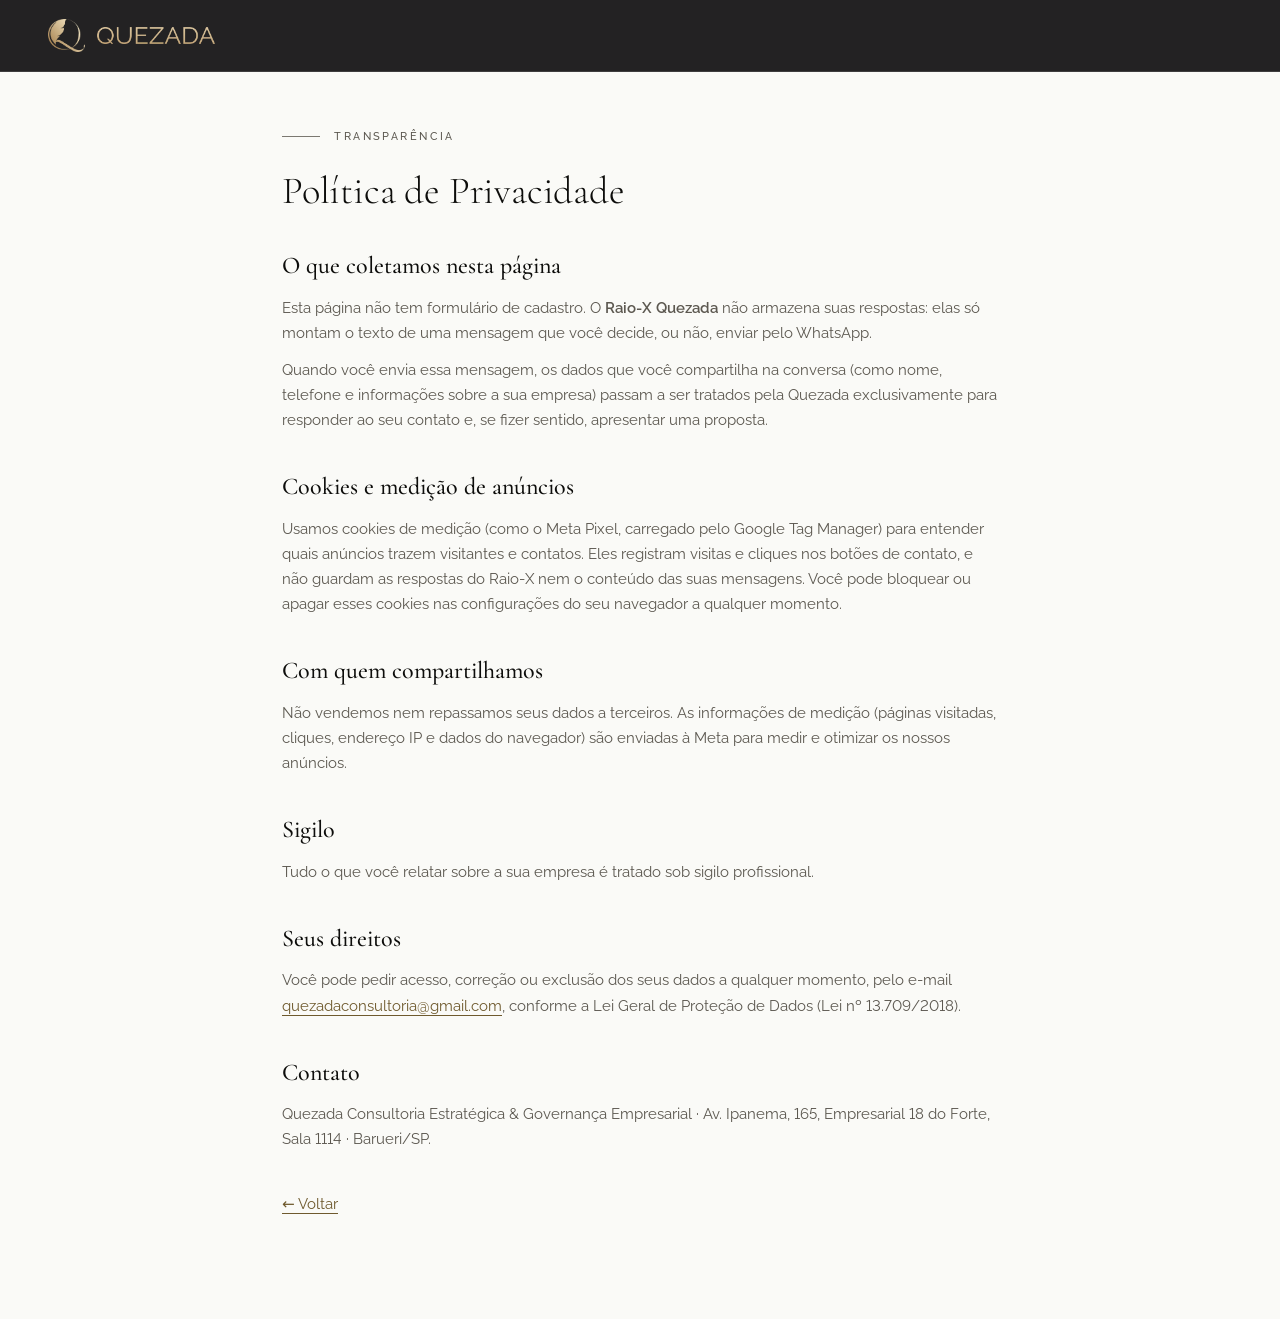
==== commit f516aa80: "Medição pelo GTM (GTM-N9LWK7B2): Lead_Q, Lead_F e API de Conversões - main.js só empurra para o data" ====
--- a/politica-de-privacidade.html
+++ b/politica-de-privacidade.html
@@ -5,6 +5,7 @@
   <meta name="viewport" content="width=device-width, initial-scale=1">
   <title>Política de Privacidade | Quezada</title>
   <meta name="robots" content="noindex">
+  <link rel="canonical" href="https://quezadaconsultoria.com.br/politica-de-privacidade.html">
   <link rel="icon" type="image/webp" href="assets/img/favicon-48.webp">
   <link rel="stylesheet" href="css/style.css">
   <style>
@@ -36,10 +37,10 @@
   <p>Quando você envia essa mensagem, os dados que você compartilha na conversa (como nome, telefone e informações sobre a sua empresa) passam a ser tratados pela Quezada exclusivamente para responder ao seu contato e, se fizer sentido, apresentar uma proposta.</p>
 
   <h2>Cookies e medição de anúncios</h2>
-  <p>Se você aceitar, usamos cookies de medição (como o Meta Pixel) para entender quais anúncios trazem visitantes e contatos. Você pode recusar no aviso exibido na página; nesse caso, nenhum cookie de medição é carregado.</p>
+  <p>Usamos cookies de medição (como o Meta Pixel, carregado pelo Google Tag Manager) para entender quais anúncios trazem visitantes e contatos. Eles registram visitas e cliques nos botões de contato, e não guardam as respostas do Raio-X nem o conteúdo das suas mensagens. Você pode bloquear ou apagar esses cookies nas configurações do seu navegador a qualquer momento.</p>
 
   <h2>Com quem compartilhamos</h2>
-  <p>Não vendemos nem repassamos seus dados a terceiros. As informações de medição são processadas pelas plataformas de anúncio apenas se você consentir.</p>
+  <p>Não vendemos nem repassamos seus dados a terceiros. As informações de medição (páginas visitadas, cliques, endereço IP e dados do navegador) são enviadas à Meta para medir e otimizar os nossos anúncios.</p>
 
   <h2>Sigilo</h2>
   <p>Tudo o que você relatar sobre a sua empresa é tratado sob sigilo profissional.</p>
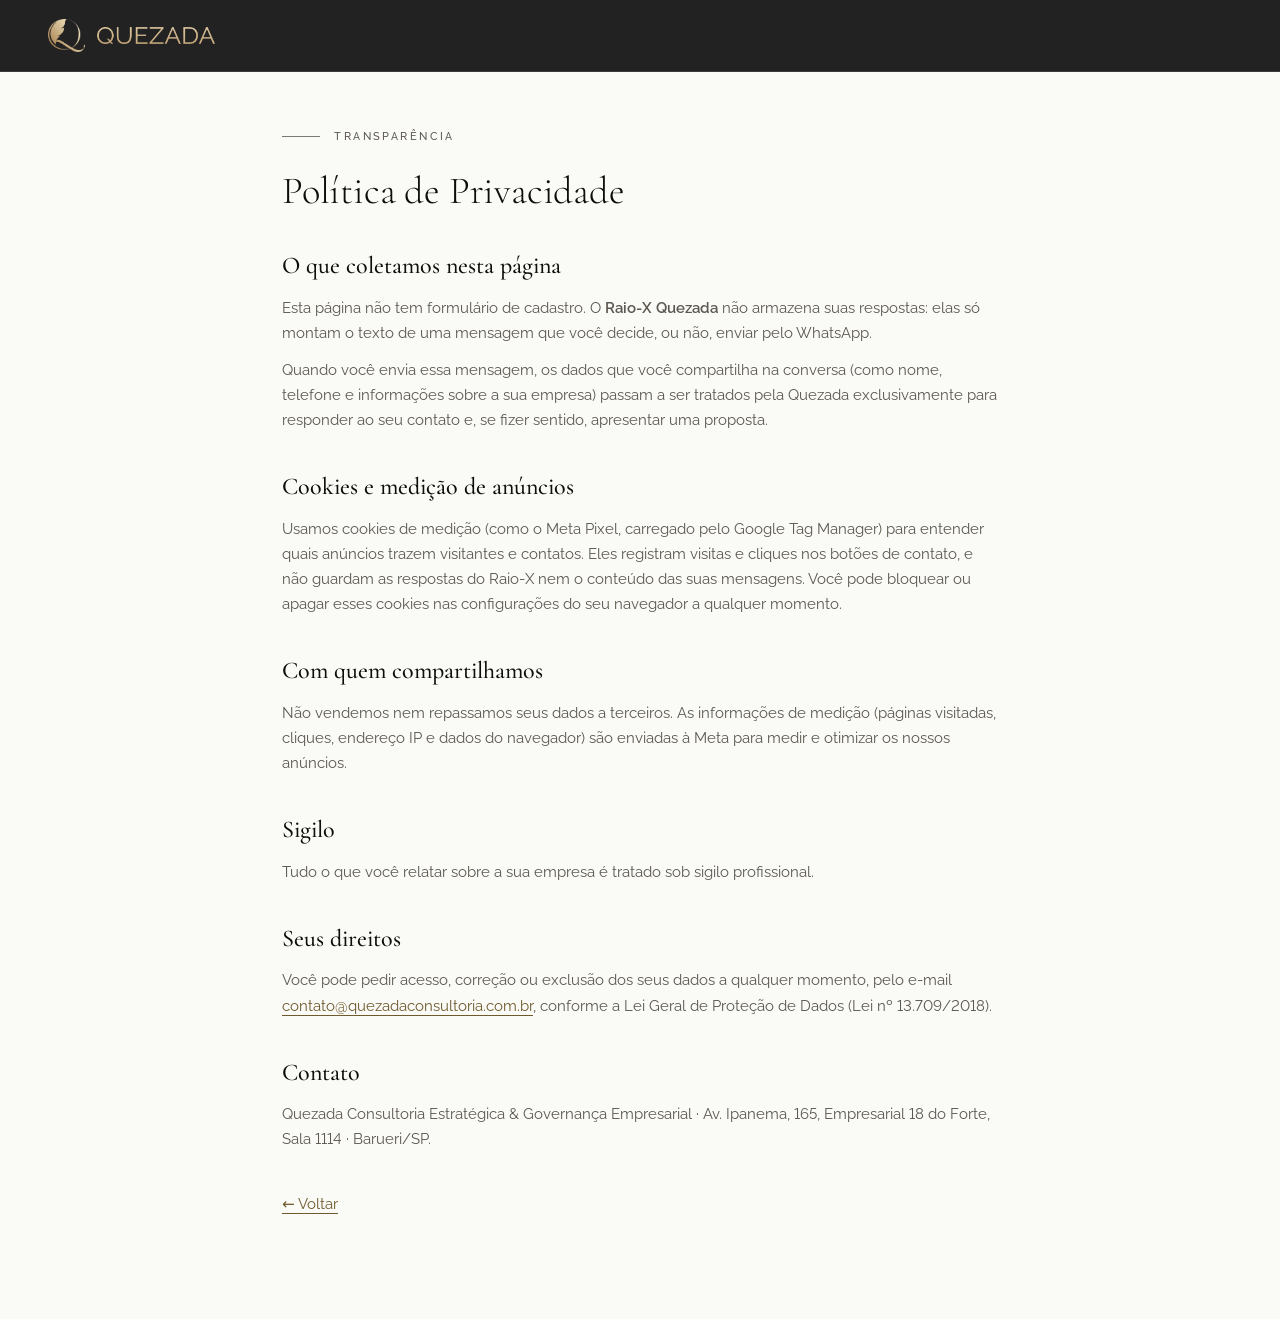
==== commit 6dfa6842: "Rodapé: e-mail contato@quezadaconsultoria.com.br e direitos reservados Co-Authored-By: Claude Opus 5" ====
--- a/politica-de-privacidade.html
+++ b/politica-de-privacidade.html
@@ -46,7 +46,7 @@
   <p>Tudo o que você relatar sobre a sua empresa é tratado sob sigilo profissional.</p>
 
   <h2>Seus direitos</h2>
-  <p>Você pode pedir acesso, correção ou exclusão dos seus dados a qualquer momento, pelo e-mail <a href="mailto:quezadaconsultoria@gmail.com">quezadaconsultoria@gmail.com</a>, conforme a Lei Geral de Proteção de Dados (Lei nº 13.709/2018).</p>
+  <p>Você pode pedir acesso, correção ou exclusão dos seus dados a qualquer momento, pelo e-mail <a href="mailto:contato@quezadaconsultoria.com.br">contato@quezadaconsultoria.com.br</a>, conforme a Lei Geral de Proteção de Dados (Lei nº 13.709/2018).</p>
 
   <h2>Contato</h2>
   <p>Quezada Consultoria Estratégica &amp; Governança Empresarial · Av. Ipanema, 165, Empresarial 18 do Forte, Sala 1114 · Barueri/SP.</p>
